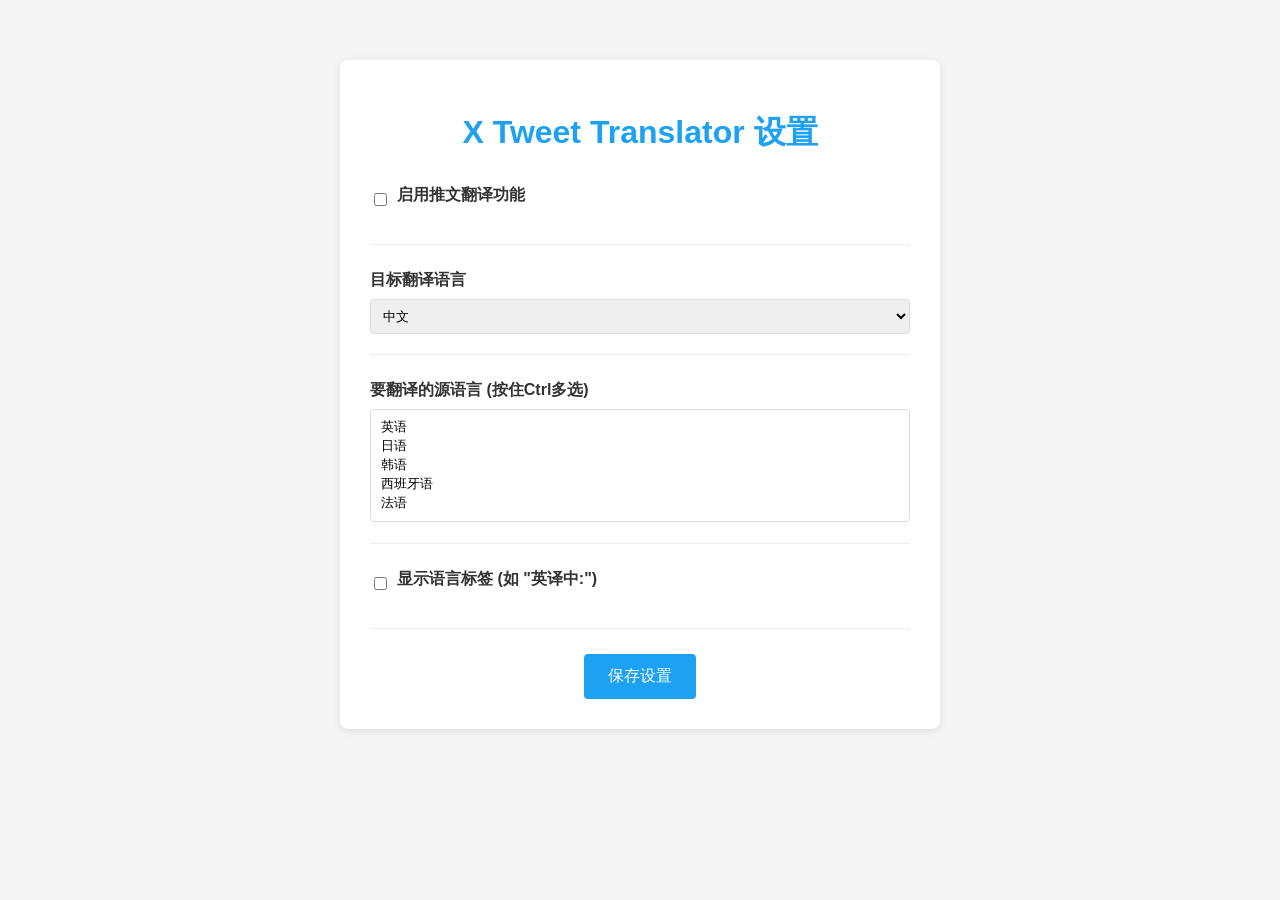
==== hide_options.html @ c1920fde "refactor option问题太多，暂时隐藏 fix html加入lang" ====
<!DOCTYPE html>
<html lang="zh-CN">
<head>
    <meta charset="utf-8">
    <title>X/Twitter AI助手</title>
    <style>
        body {
            font-family: Arial, sans-serif;
            max-width: 600px;
            margin: 40px auto;
            padding: 20px;
            background-color: #f5f5f5;
        }
        
        .container {
            background: white;
            padding: 30px;
            border-radius: 8px;
            box-shadow: 0 2px 10px rgba(0,0,0,0.1);
        }
        
        h1 {
            color: #1da1f2;
            text-align: center;
            margin-bottom: 30px;
        }
        
        .option-group {
            margin-bottom: 25px;
            padding-bottom: 20px;
            border-bottom: 1px solid #eee;
        }
        
        .option-group:last-child {
            border-bottom: none;
            margin-bottom: 0;
            padding-bottom: 0;
        }
        
        label {
            display: block;
            margin-bottom: 8px;
            font-weight: bold;
            color: #333;
        }
        
        input[type="checkbox"] {
            margin-right: 10px;
        }
        
        input[type="text"], select {
            width: 100%;
            padding: 8px;
            border: 1px solid #ddd;
            border-radius: 4px;
            box-sizing: border-box;
        }
        
        .checkbox-option {
            display: flex;
            align-items: center;
            margin-bottom: 10px;
        }
        
        button {
            background-color: #1da1f2;
            color: white;
            border: none;
            padding: 12px 24px;
            border-radius: 4px;
            cursor: pointer;
            font-size: 16px;
            display: block;
            margin: 20px auto 0;
        }
        
        button:hover {
            background-color: #0d8bd9;
        }
        
        .status {
            text-align: center;
            margin-top: 15px;
            padding: 10px;
            border-radius: 4px;
            display: none;
        }
        
        .success {
            background-color: #d4edda;
            color: #155724;
            display: block;
        }
        
        .error {
            background-color: #f8d7da;
            color: #721c24;
            display: block;
        }
    </style>
</head>
<body>
    <div class="container">
        <h1>X Tweet Translator 设置</h1>
        
        <div class="option-group">
            <div class="checkbox-option">
                <input type="checkbox" id="enableTranslation">
                <label for="enableTranslation">启用推文翻译功能</label>
            </div>
        </div>
        
        <div class="option-group">
            <label for="targetLanguage">目标翻译语言</label>
            <select id="targetLanguage">
                <option value="zh" selected>中文</option>
            </select>
        </div>
        
        <div class="option-group">
            <label for="sourceLanguages">要翻译的源语言 (按住Ctrl多选)</label>
            <select id="sourceLanguages" multiple size="5">
                <option value="en">英语</option>
                <option value="ja">日语</option>
                <option value="ko">韩语</option>
                <option value="es">西班牙语</option>
                <option value="fr">法语</option>
            </select>
        </div>
        
        <div class="option-group">
            <div class="checkbox-option">
                <input type="checkbox" id="showLanguageTag">
                <label for="showLanguageTag">显示语言标签 (如 "英译中:")</label>
            </div>
        </div>
        
        <button id="saveBtn">保存设置</button>
        
        <div id="status" class="status">设置已保存!</div>
    </div>

    <script src="hide_options.js"></script>
</body>
</html>
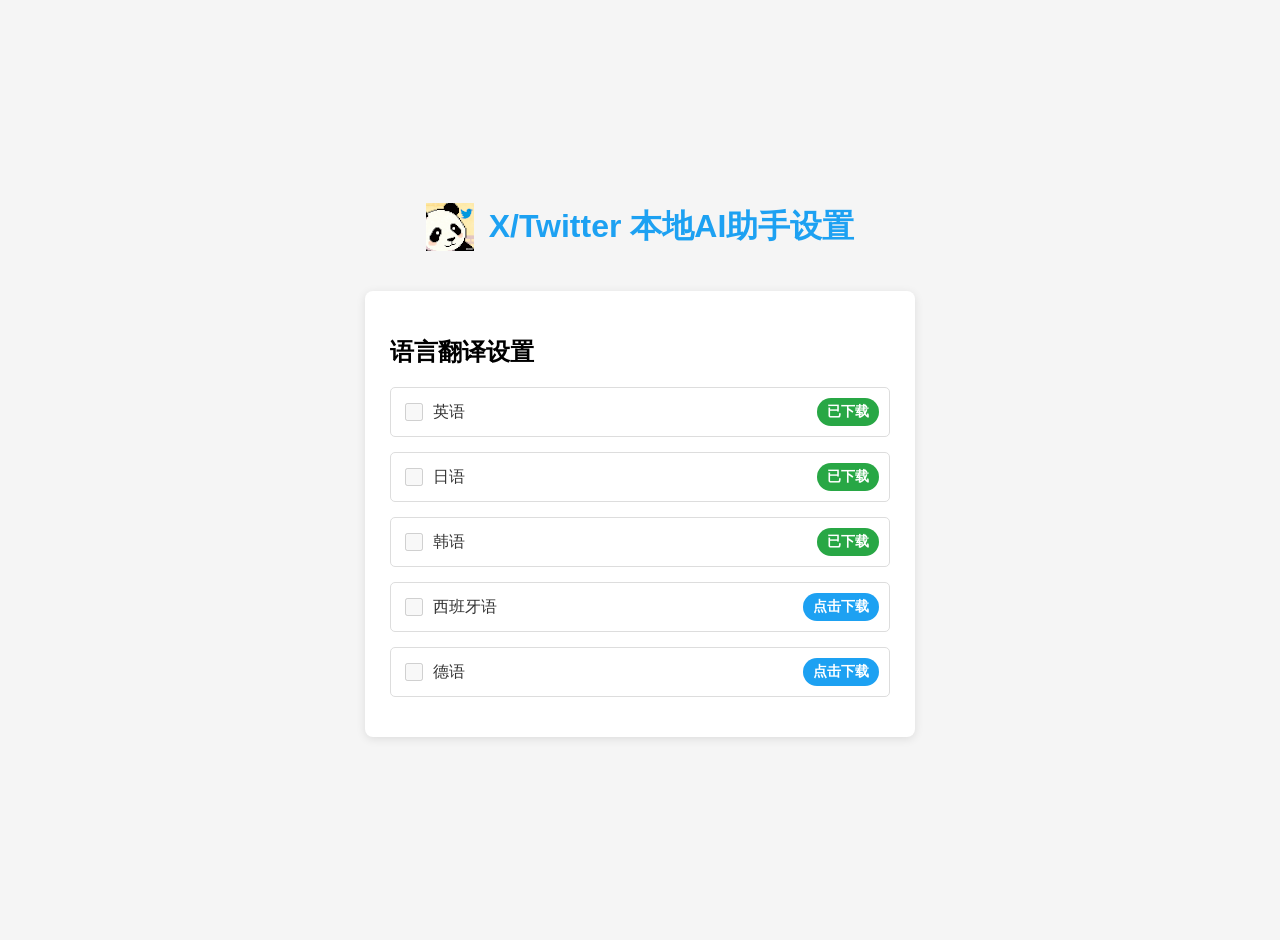
==== commit 8baf1a5e: "feat(settings): 更新翻译设置页面界面 - 将页面标题从"X/Twitter AI助手"改为"X/Twitter 本地AI助手设置" - 添加视口元标签以支持响应式设计 - 重构页面布局" ====
--- a/hide_options.html
+++ b/hide_options.html
@@ -1,145 +1,193 @@
 <!DOCTYPE html>
 <html lang="zh-CN">
 <head>
-    <meta charset="utf-8">
-    <title>X/Twitter AI助手</title>
+    <meta charset="UTF-8">
+    <meta name="viewport" content="width=device-width, initial-scale=1.0">
+    <title>X/Twitter 本地AI助手设置</title>
     <style>
         body {
+            display: flex;
+            flex-direction: column;
+            align-items: center;
+            justify-content: center;
+            min-height: 100vh;
+            margin: 0;
+            background-color: #f5f5f5;
             font-family: Arial, sans-serif;
-            max-width: 600px;
-            margin: 40px auto;
             padding: 20px;
-            background-color: #f5f5f5;
         }
         
-        .container {
-            background: white;
-            padding: 30px;
-            border-radius: 8px;
-            box-shadow: 0 2px 10px rgba(0,0,0,0.1);
+        .header {
+            display: flex;
+            align-items: center;
+            justify-content: center;
+            gap: 15px;
+            margin-bottom: 20px;
+        }
+        
+        .icon {
+            width: 48px;
+            height: 48px;
         }
         
         h1 {
             color: #1da1f2;
+            margin: 0;
             text-align: center;
-            margin-bottom: 30px;
         }
         
-        .option-group {
-            margin-bottom: 25px;
-            padding-bottom: 20px;
-            border-bottom: 1px solid #eee;
+        .settings-container {
+            background-color: white;
+            padding: 25px;
+            border-radius: 8px;
+            box-shadow: 0 2px 10px rgba(0,0,0,0.1);
+            width: 100%;
+            max-width: 500px;
+            margin-top: 20px;
         }
         
-        .option-group:last-child {
-            border-bottom: none;
-            margin-bottom: 0;
-            padding-bottom: 0;
+        .language-option {
+            display: flex;
+            align-items: center;
+            justify-content: space-between;
+            margin: 15px 0;
+            padding: 10px;
+            border: 1px solid #ddd;
+            border-radius: 5px;
         }
         
-        label {
-            display: block;
-            margin-bottom: 8px;
-            font-weight: bold;
-            color: #333;
+        .language-info {
+            display: flex;
+            align-items: center;
+            flex: 1;
         }
         
-        input[type="checkbox"] {
+        .language-info input {
             margin-right: 10px;
+            width: 18px;
+            height: 18px;
         }
         
-        input[type="text"], select {
-            width: 100%;
-            padding: 8px;
-            border: 1px solid #ddd;
-            border-radius: 4px;
-            box-sizing: border-box;
+        .language-info label {
+            font-size: 16px;
+            color: #333;
+            margin: 0;
         }
         
-        .checkbox-option {
-            display: flex;
-            align-items: center;
-            margin-bottom: 10px;
+        .status-indicator {
+            padding: 5px 10px;
+            border-radius: 15px;
+            font-size: 14px;
+            font-weight: bold;
         }
         
-        button {
+        .status-available {
+            background-color: #d4edda;
+            color: #155724;
+        }
+        
+        .status-downloaded {
+            background-color: #28a745;
+            color: white;
+        }
+        
+        .status-unavailable {
+            background-color: #f8d7da;
+            color: #721c24;
+        }
+        
+        .download-btn {
             background-color: #1da1f2;
             color: white;
             border: none;
-            padding: 12px 24px;
-            border-radius: 4px;
+            padding: 5px 10px;
+            border-radius: 15px;
             cursor: pointer;
-            font-size: 16px;
-            display: block;
-            margin: 20px auto 0;
+            font-size: 14px;
+            font-weight: bold;
         }
         
-        button:hover {
+        .download-btn:hover {
             background-color: #0d8bd9;
         }
         
-        .status {
-            text-align: center;
-            margin-top: 15px;
-            padding: 10px;
-            border-radius: 4px;
-            display: none;
-        }
-        
-        .success {
-            background-color: #d4edda;
-            color: #155724;
-            display: block;
-        }
-        
-        .error {
-            background-color: #f8d7da;
-            color: #721c24;
-            display: block;
+        .download-btn.downloading {
+            background-color: #6c757d;
         }
     </style>
 </head>
 <body>
-    <div class="container">
-        <h1>X Tweet Translator 设置</h1>
-        
-        <div class="option-group">
-            <div class="checkbox-option">
-                <input type="checkbox" id="enableTranslation">
-                <label for="enableTranslation">启用推文翻译功能</label>
+    <div class="header">
+        <img src="icon48.png" alt="Icon" class="icon">
+        <h1>X/Twitter 本地AI助手设置</h1>
+    </div>
+    
+    <div class="settings-container">
+        <h2>语言翻译设置</h2>
+        <div class="language-option">
+            <div class="language-info">
+                <input type="checkbox" id="english" disabled>
+                <label for="english">英语</label>
             </div>
+            <span class="status-indicator status-downloaded">已下载</span>
         </div>
-        
-        <div class="option-group">
-            <label for="targetLanguage">目标翻译语言</label>
-            <select id="targetLanguage">
-                <option value="zh" selected>中文</option>
-            </select>
+        <div class="language-option">
+            <div class="language-info">
+                <input type="checkbox" id="japanese" disabled>
+                <label for="japanese">日语</label>
+            </div>
+            <span class="status-indicator status-downloaded">已下载</span>
         </div>
-        
-        <div class="option-group">
-            <label for="sourceLanguages">要翻译的源语言 (按住Ctrl多选)</label>
-            <select id="sourceLanguages" multiple size="5">
-                <option value="en">英语</option>
-                <option value="ja">日语</option>
-                <option value="ko">韩语</option>
-                <option value="es">西班牙语</option>
-                <option value="fr">法语</option>
-            </select>
+        <div class="language-option">
+            <div class="language-info">
+                <input type="checkbox" id="korean" disabled>
+                <label for="korean">韩语</label>
+            </div>
+            <span class="status-indicator status-downloaded">已下载</span>
         </div>
-        
-        <div class="option-group">
-            <div class="checkbox-option">
-                <input type="checkbox" id="showLanguageTag">
-                <label for="showLanguageTag">显示语言标签 (如 "英译中:")</label>
+        <div class="language-option">
+            <div class="language-info">
+                <input type="checkbox" id="spanish" disabled>
+                <label for="spanish">西班牙语</label>
             </div>
+            <button class="download-btn" onclick="downloadTranslationModel(this, 'es')">点击下载</button>
         </div>
-        
-        <button id="saveBtn">保存设置</button>
-        
-        <div id="status" class="status">设置已保存!</div>
+        <div class="language-option">
+            <div class="language-info">
+                <input type="checkbox" id="german" disabled>
+                <label for="german">德语</label>
+            </div>
+            <button class="download-btn" onclick="downloadTranslationModel(this, 'de')">点击下载</button>
+        </div>
     </div>
+    
+    <script>
+function downloadTranslationModel(button, languageCode) {
+    console.log(`开始下载 ${languageCode} 翻译模型`);
 
-    <script src="hide_options.js"></script>
+    // 更改按钮文本为"下载中..."
+    button.textContent = '下载中...';
+    button.classList.add('downloading');
+    button.disabled = true;
+
+    // 模拟下载过程
+    setTimeout(() => {
+        // 创建一个新的状态指示器元素
+        const statusIndicator = document.createElement('span');
+        statusIndicator.className = 'status-indicator status-downloaded';
+        statusIndicator.textContent = '已下载';
+
+        // 替换按钮为状态指示器
+        button.parentElement.replaceChild(statusIndicator, button);
+
+        // 找到对应的复选框并启用它
+        const languageOption = statusIndicator.closest('.language-option');
+        const checkbox = languageOption.querySelector('input[type="checkbox"]');
+        checkbox.disabled = false;
+
+        console.log(`${languageCode} 翻译模型下载完成！`);
+    }, 3000); // 3秒后完成下载
+}
+    </script>
 </body>
 </html>
